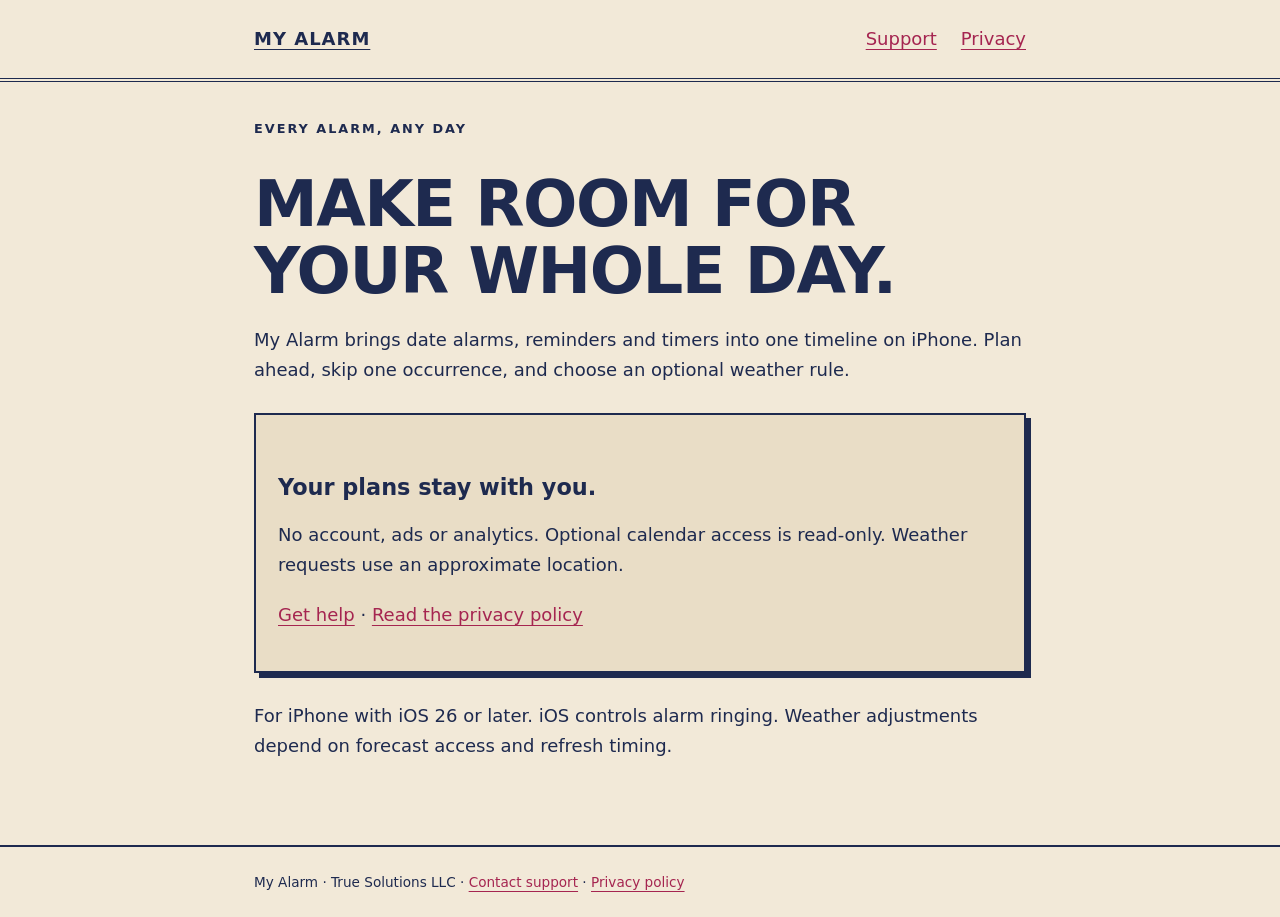
==== index.html @ db073f6e "Publish My Alarm privacy and support pages" ====
<!doctype html>
<html lang="en"><head><meta charset="utf-8"><meta name="viewport" content="width=device-width,initial-scale=1"><meta name="description" content="My Alarm for iPhone: plan alarms, reminders and timers for your whole day. Privacy and support information."><title>Every alarm, any day · My Alarm</title><link rel="stylesheet" href="styles.css"></head><body><a class="skip" href="#main">Skip to content</a><header><nav class="wrap" aria-label="Main navigation"><a class="brand" href="index.html">MY ALARM</a><a href="support.html">Support</a><a href="privacy.html">Privacy</a></nav></header><main class="wrap" id="main"><p class="eyebrow">Every alarm, any day</p><h1>Make room for your whole day.</h1><p>My Alarm brings date alarms, reminders and timers into one timeline on iPhone. Plan ahead, skip one occurrence, and choose an optional weather rule.</p><div class="callout"><h2>Your plans stay with you.</h2><p>No account, ads or analytics. Optional calendar access is read-only. Weather requests use an approximate location.</p><p><a href="support.html">Get help</a> · <a href="privacy.html">Read the privacy policy</a></p></div><p>For iPhone with iOS 26 or later. iOS controls alarm ringing. Weather adjustments depend on forecast access and refresh timing.</p></main><footer><div class="wrap">My Alarm · True Solutions LLC · <a href="support.html">Contact support</a> · <a href="privacy.html">Privacy policy</a></div></footer></body></html>
---- styles.css ----
:root{color-scheme:light dark;--paper:#f2e9d8;--ink:#1e2a4f;--pink:#a52550;--card:#e9ddc6}@media(prefers-color-scheme:dark){:root{--paper:#141a31;--ink:#efe5d2;--pink:#ff95b5;--card:#1b2340}}*{box-sizing:border-box}body{margin:0;background:var(--paper);color:var(--ink);font:18px/1.65 system-ui,sans-serif}a{color:var(--pink);text-underline-offset:4px}a:focus-visible,summary:focus-visible{outline:3px solid var(--pink);outline-offset:5px}.wrap{max-width:820px;margin:auto;padding:24px}header{border-bottom:4px double var(--ink)}nav{display:flex;gap:24px;flex-wrap:wrap;align-items:center}.brand{font-weight:850;letter-spacing:1px;color:var(--ink);margin-right:auto}h1{font-size:clamp(2.3rem,8vw,4rem);line-height:1.05;text-transform:uppercase;letter-spacing:-1.5px;margin:32px 0 20px}h2{font-size:1.4rem;line-height:1.3;margin-top:36px}p{margin:12px 0 20px}.eyebrow{text-transform:uppercase;letter-spacing:2px;font-size:.8rem;font-weight:800}.callout{padding:22px;background:var(--card);border:2px solid var(--ink);box-shadow:5px 5px 0 var(--ink);margin:28px 0}details{border-top:1px solid var(--ink);padding:18px 0}summary{cursor:pointer;font-weight:700}footer{border-top:2px solid var(--ink);margin-top:40px;font-size:.85rem}.skip{position:absolute;left:-9999px}.skip:focus{left:16px;top:16px;background:var(--paper);padding:12px;z-index:2}ul{padding-left:24px}
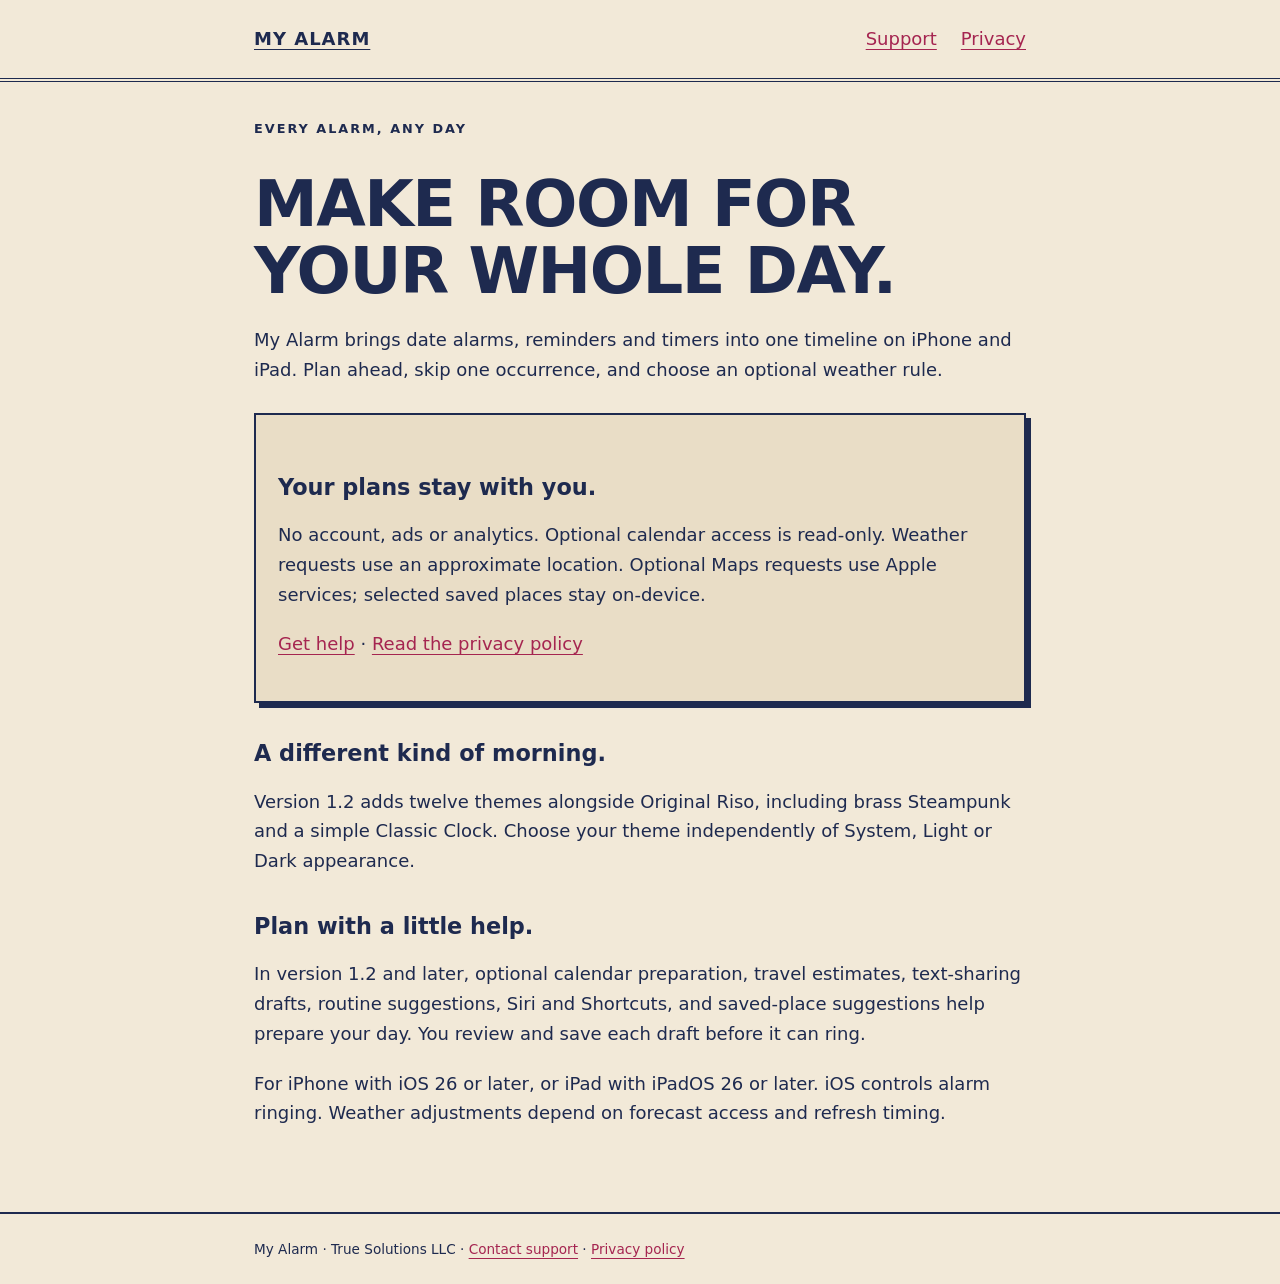
==== commit d8d8e88b: "Update My Alarm 1.2 privacy and support pages" ====
--- a/index.html
+++ b/index.html
@@ -1,2 +1,2 @@
 <!doctype html>
-<html lang="en"><head><meta charset="utf-8"><meta name="viewport" content="width=device-width,initial-scale=1"><meta name="description" content="My Alarm for iPhone: plan alarms, reminders and timers for your whole day. Privacy and support information."><title>Every alarm, any day · My Alarm</title><link rel="stylesheet" href="styles.css"></head><body><a class="skip" href="#main">Skip to content</a><header><nav class="wrap" aria-label="Main navigation"><a class="brand" href="index.html">MY ALARM</a><a href="support.html">Support</a><a href="privacy.html">Privacy</a></nav></header><main class="wrap" id="main"><p class="eyebrow">Every alarm, any day</p><h1>Make room for your whole day.</h1><p>My Alarm brings date alarms, reminders and timers into one timeline on iPhone. Plan ahead, skip one occurrence, and choose an optional weather rule.</p><div class="callout"><h2>Your plans stay with you.</h2><p>No account, ads or analytics. Optional calendar access is read-only. Weather requests use an approximate location.</p><p><a href="support.html">Get help</a> · <a href="privacy.html">Read the privacy policy</a></p></div><p>For iPhone with iOS 26 or later. iOS controls alarm ringing. Weather adjustments depend on forecast access and refresh timing.</p></main><footer><div class="wrap">My Alarm · True Solutions LLC · <a href="support.html">Contact support</a> · <a href="privacy.html">Privacy policy</a></div></footer></body></html>
+<html lang="en"><head><meta charset="utf-8"><meta name="viewport" content="width=device-width,initial-scale=1"><meta name="description" content="My Alarm for iPhone: plan alarms, reminders and timers for your whole day. Privacy and support information."><title>Every alarm, any day · My Alarm</title><link rel="stylesheet" href="styles.css"></head><body><a class="skip" href="#main">Skip to content</a><header><nav class="wrap" aria-label="Main navigation"><a class="brand" href="index.html">MY ALARM</a><a href="support.html">Support</a><a href="privacy.html">Privacy</a></nav></header><main class="wrap" id="main"><p class="eyebrow">Every alarm, any day</p><h1>Make room for your whole day.</h1><p>My Alarm brings date alarms, reminders and timers into one timeline on iPhone and iPad. Plan ahead, skip one occurrence, and choose an optional weather rule.</p><div class="callout"><h2>Your plans stay with you.</h2><p>No account, ads or analytics. Optional calendar access is read-only. Weather requests use an approximate location. Optional Maps requests use Apple services; selected saved places stay on-device.</p><p><a href="support.html">Get help</a> · <a href="privacy.html">Read the privacy policy</a></p></div><h2>A different kind of morning.</h2><p>Version 1.2 adds twelve themes alongside Original Riso, including brass Steampunk and a simple Classic Clock. Choose your theme independently of System, Light or Dark appearance.</p><h2>Plan with a little help.</h2><p>In version 1.2 and later, optional calendar preparation, travel estimates, text-sharing drafts, routine suggestions, Siri and Shortcuts, and saved-place suggestions help prepare your day. You review and save each draft before it can ring.</p><p>For iPhone with iOS 26 or later, or iPad with iPadOS 26 or later. iOS controls alarm ringing. Weather adjustments depend on forecast access and refresh timing.</p></main><footer><div class="wrap">My Alarm · True Solutions LLC · <a href="support.html">Contact support</a> · <a href="privacy.html">Privacy policy</a></div></footer></body></html>
